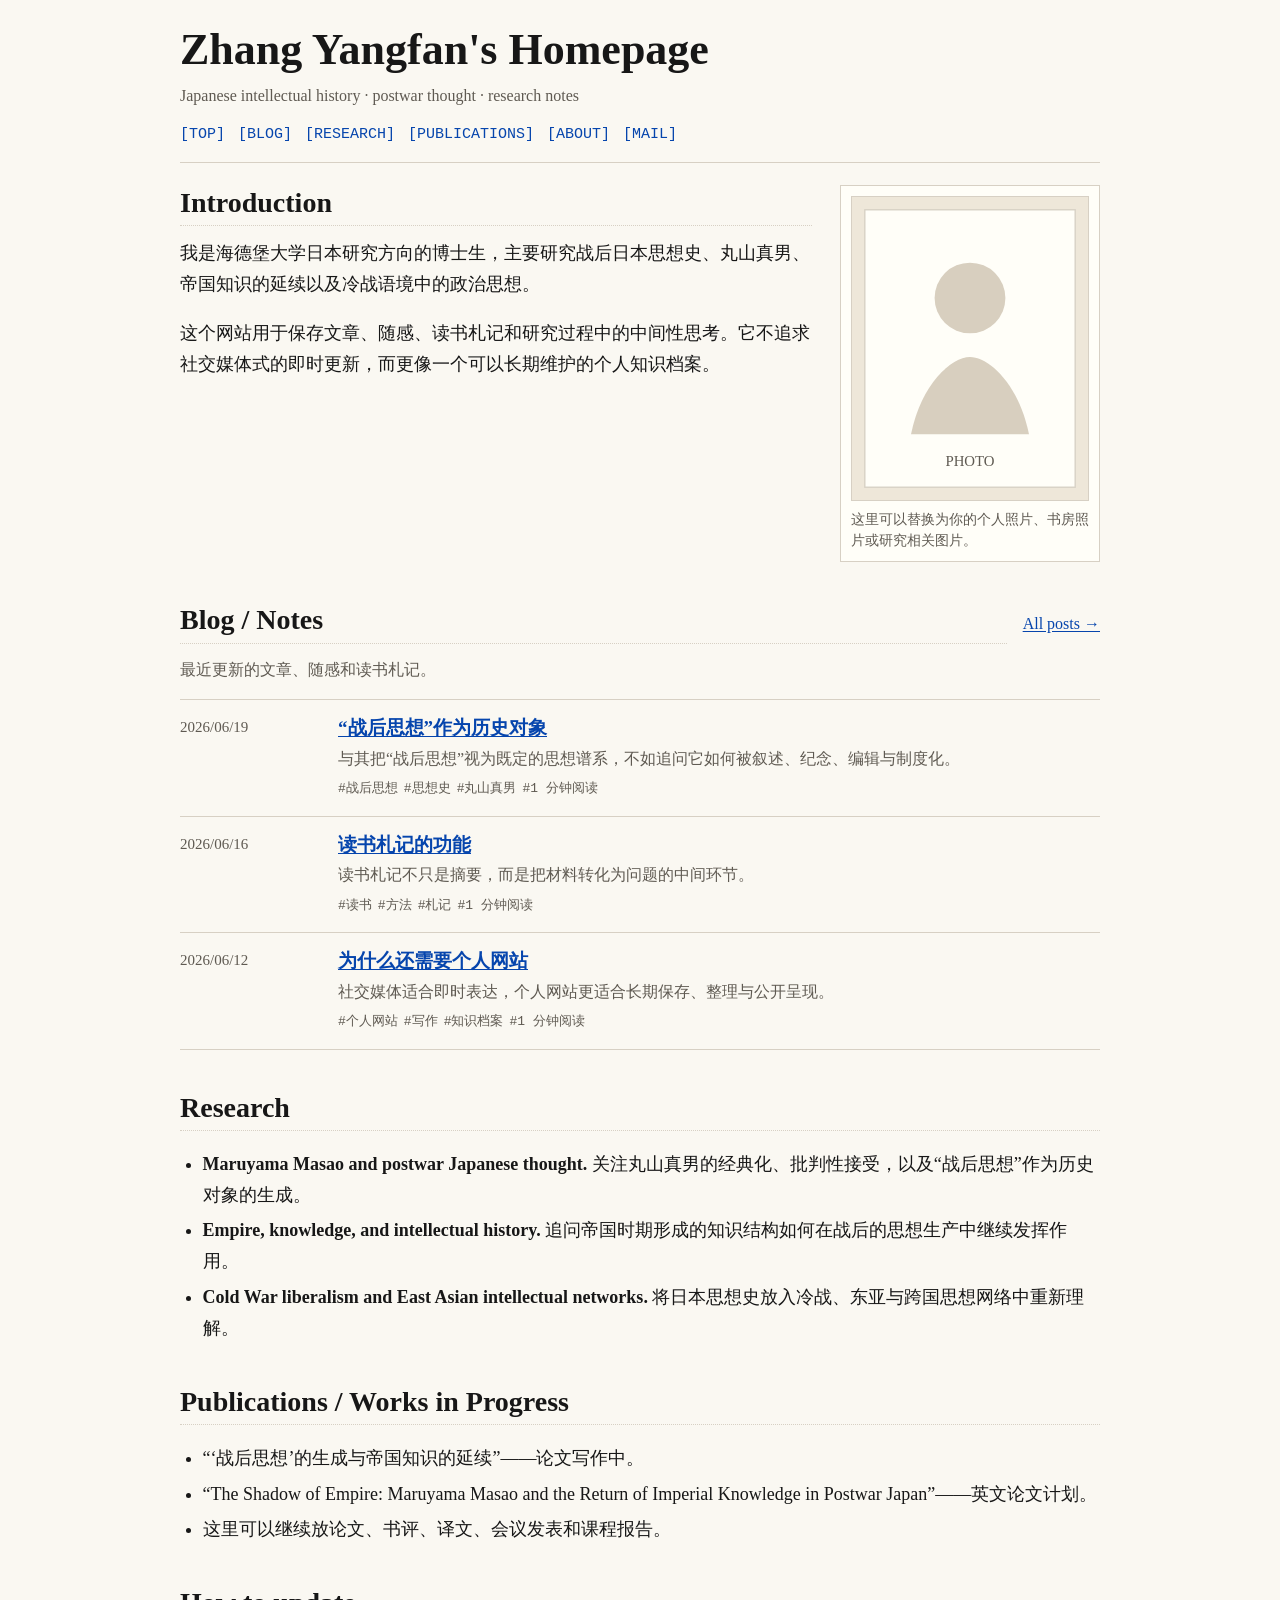
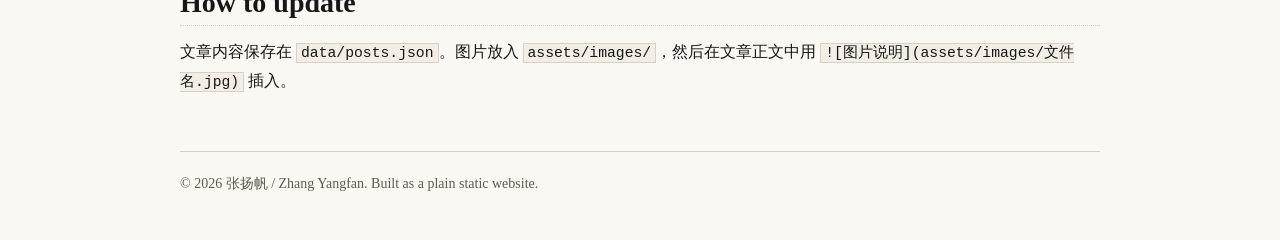
==== index.html @ 3e68aeeb "Add files via upload" ====
<!doctype html>
<html lang="zh-CN">
<head>
  <meta charset="utf-8" />
  <meta name="viewport" content="width=device-width, initial-scale=1" />
  <title>张扬帆 / Zhang Yangfan</title>
  <meta name="description" content="张扬帆的个人网站：文章、随感、研究札记、出版物与读书记录。" />
  <link rel="stylesheet" href="assets/styles.css" />
</head>
<body>
  <header id="top" class="site-header">
    <div>
      <h1 class="site-title"><a href="index.html">Zhang Yangfan's Homepage</a></h1>
      <p class="site-subtitle">Japanese intellectual history · postwar thought · research notes</p>
    </div>
    <nav class="nav" aria-label="主导航">
      <a href="index.html">[TOP]</a>
      <a href="archive.html">[BLOG]</a>
      <a href="#research">[RESEARCH]</a>
      <a href="#publications">[PUBLICATIONS]</a>
      <a href="about.html">[ABOUT]</a>
      <a href="mailto:zzmuyi0728@gmail.com">[MAIL]</a>
    </nav>
  </header>

  <main class="page">
    <section class="intro-layout">
      <div class="intro-text">
        <h2>Introduction</h2>
        <p>我是海德堡大学日本研究方向的博士生，主要研究战后日本思想史、丸山真男、帝国知识的延续以及冷战语境中的政治思想。</p>
        <p>这个网站用于保存文章、随感、读书札记和研究过程中的中间性思考。它不追求社交媒体式的即时更新，而更像一个可以长期维护的个人知识档案。</p>
      </div>
      <figure class="profile-figure">
        <img src="assets/images/profile-placeholder.svg" alt="个人照片占位图" />
        <figcaption>这里可以替换为你的个人照片、书房照片或研究相关图片。</figcaption>
      </figure>
    </section>

    <section id="blog" class="section-block">
      <div class="section-title-row">
        <h2>Blog / Notes</h2>
        <a href="archive.html">All posts →</a>
      </div>
      <p class="section-note">最近更新的文章、随感和读书札记。</p>
      <div id="latest-posts" class="plain-list" aria-live="polite"></div>
    </section>

    <section id="research" class="section-block">
      <h2>Research</h2>
      <ul class="research-list">
        <li><strong>Maruyama Masao and postwar Japanese thought.</strong> 关注丸山真男的经典化、批判性接受，以及“战后思想”作为历史对象的生成。</li>
        <li><strong>Empire, knowledge, and intellectual history.</strong> 追问帝国时期形成的知识结构如何在战后的思想生产中继续发挥作用。</li>
        <li><strong>Cold War liberalism and East Asian intellectual networks.</strong> 将日本思想史放入冷战、东亚与跨国思想网络中重新理解。</li>
      </ul>
    </section>

    <section id="publications" class="section-block">
      <h2>Publications / Works in Progress</h2>
      <ul class="publication-list">
        <li>“‘战后思想’的生成与帝国知识的延续”——论文写作中。</li>
        <li>“The Shadow of Empire: Maruyama Masao and the Return of Imperial Knowledge in Postwar Japan”——英文论文计划。</li>
        <li>这里可以继续放论文、书评、译文、会议发表和课程报告。</li>
      </ul>
    </section>

    <section class="section-block compact">
      <h2>How to update</h2>
      <p>文章内容保存在 <code>data/posts.json</code>。图片放入 <code>assets/images/</code>，然后在文章正文中用 <code>![图片说明](assets/images/文件名.jpg)</code> 插入。</p>
    </section>
  </main>
  <footer class="site-footer">
    <p>© <span id="year"></span> 张扬帆 / Zhang Yangfan. Built as a plain static website.</p>
  </footer>

  <script src="assets/site.js"></script>
</body>
</html>
---- assets/styles.css ----
/*
  Plain academic homepage style.
  This template intentionally keeps a slightly old-web / personal-homepage feeling:
  text first, simple navigation, readable lines, easy maintenance.
*/
:root {
  --bg: #faf8f2;
  --paper: #fffef8;
  --ink: #171717;
  --muted: #5f5a52;
  --line: #d7d0c4;
  --link: #0645ad;
  --visited: #6b2da8;
  --accent: #7b1e1e;
  --max: 920px;
}

* { box-sizing: border-box; }

html { scroll-behavior: smooth; }

body {
  margin: 0;
  color: var(--ink);
  background: var(--bg);
  font-family: Georgia, "Times New Roman", "Noto Serif SC", "Songti SC", serif;
  font-size: 18px;
  line-height: 1.72;
}

a { color: var(--link); text-decoration: underline; text-underline-offset: 2px; }
a:visited { color: var(--visited); }
a:hover { color: var(--accent); }

img { max-width: 100%; height: auto; }

.site-header,
.site-footer,
.page {
  width: min(var(--max), calc(100% - 32px));
  margin: 0 auto;
}

.site-header {
  padding: 26px 0 14px;
  border-bottom: 1px solid var(--line);
}

.site-title {
  margin: 0;
  font-size: clamp(28px, 5vw, 44px);
  line-height: 1.1;
  font-weight: 700;
}

.site-title a { color: var(--ink); text-decoration: none; }
.site-title a:visited { color: var(--ink); }

.site-subtitle {
  margin: 8px 0 12px;
  color: var(--muted);
  font-size: 16px;
}

.nav {
  display: flex;
  flex-wrap: wrap;
  gap: 6px 13px;
  font-family: "Courier New", ui-monospace, monospace;
  font-size: 15px;
}

.nav a { text-decoration: none; color: var(--link); }
.nav a:visited { color: var(--link); }
.nav a:hover { text-decoration: underline; color: var(--accent); }

.page { padding: 22px 0 40px; }

h2 {
  margin: 0 0 12px;
  padding-bottom: 4px;
  border-bottom: 1px dotted var(--line);
  font-size: 28px;
  line-height: 1.3;
}

h3 {
  margin: 24px 0 8px;
  font-size: 22px;
  line-height: 1.35;
}

p { margin: 0 0 1em; }

code {
  padding: 1px 4px;
  border: 1px solid var(--line);
  background: #f2eee6;
  font-family: "Courier New", ui-monospace, monospace;
  font-size: .92em;
}

ul { padding-left: 1.25em; }
li { margin: .25em 0; }

blockquote {
  margin: 1.2em 0;
  padding: .65em 1em;
  border-left: 4px solid var(--line);
  background: rgba(255, 255, 255, .48);
  color: var(--muted);
}

.intro-layout {
  display: grid;
  grid-template-columns: minmax(0, 1fr) 260px;
  gap: 28px;
  align-items: start;
}

.about-layout {
  grid-template-columns: 260px minmax(0, 1fr);
}

.profile-figure {
  margin: 0;
  padding: 10px;
  border: 1px solid var(--line);
  background: var(--paper);
}

.profile-figure img {
  display: block;
  width: 100%;
  border: 1px solid var(--line);
  background: #eee7d9;
}

figcaption,
.figure-caption {
  margin-top: 8px;
  color: var(--muted);
  font-size: 14px;
  line-height: 1.5;
}

.section-block {
  margin-top: 34px;
  padding-top: 6px;
}

.section-block.first { margin-top: 0; }
.section-block.compact { font-size: 16px; }

.section-title-row {
  display: flex;
  justify-content: space-between;
  gap: 16px;
  align-items: baseline;
}

.section-title-row h2 { flex: 1; }
.section-title-row a { white-space: nowrap; font-size: 16px; }

.section-note {
  color: var(--muted);
  font-size: 16px;
}

.plain-list,
.archive-list {
  border-top: 1px solid var(--line);
}

.post-item {
  display: grid;
  grid-template-columns: 140px minmax(0, 1fr);
  gap: 18px;
  padding: 15px 0;
  border-bottom: 1px solid var(--line);
}

.post-date {
  color: var(--muted);
  font-size: 15px;
  white-space: nowrap;
}

.post-title {
  margin: 0 0 4px;
  font-size: 19px;
  line-height: 1.35;
}

.post-excerpt {
  margin: 0;
  color: var(--muted);
  font-size: 16px;
}

.tags {
  margin-top: 6px;
  display: flex;
  flex-wrap: wrap;
  gap: 6px;
}

.tag {
  color: var(--muted);
  font-family: "Courier New", ui-monospace, monospace;
  font-size: 13px;
}

.tag::before { content: "#"; }

.toolbar {
  display: grid;
  grid-template-columns: 1fr 220px;
  gap: 10px;
  margin: 16px 0 18px;
}

input,
select {
  width: 100%;
  padding: 8px 10px;
  border: 1px solid var(--line);
  background: var(--paper);
  color: var(--ink);
  font: inherit;
  font-size: 16px;
}

.article {
  max-width: 760px;
}

.back-link {
  display: inline-block;
  margin-bottom: 16px;
  font-size: 15px;
}

.article h1 {
  margin: 0 0 8px;
  font-size: clamp(32px, 6vw, 48px);
  line-height: 1.18;
}

.article-meta {
  color: var(--muted);
  font-size: 15px;
  margin-bottom: 12px;
}

.article-body {
  margin-top: 24px;
}

.article-body img {
  display: block;
  max-width: 100%;
  margin: 1.5em auto .35em;
  border: 1px solid var(--line);
  background: var(--paper);
}

.article-body figure {
  margin: 1.6em 0;
}

.article-body figure img { margin: 0 auto; }

.cover-image {
  margin: 20px 0 8px;
  border: 1px solid var(--line);
  background: var(--paper);
}

.cover-image img {
  display: block;
  width: 100%;
}

.empty {
  padding: 18px 0;
  color: var(--muted);
}

.site-footer {
  padding: 20px 0 30px;
  border-top: 1px solid var(--line);
  color: var(--muted);
  font-size: 14px;
}

@media (max-width: 760px) {
  body { font-size: 17px; }
  .intro-layout,
  .about-layout {
    grid-template-columns: 1fr;
  }
  .profile-figure { max-width: 320px; }
  .post-item {
    grid-template-columns: 1fr;
    gap: 4px;
  }
  .toolbar {
    grid-template-columns: 1fr;
  }
}
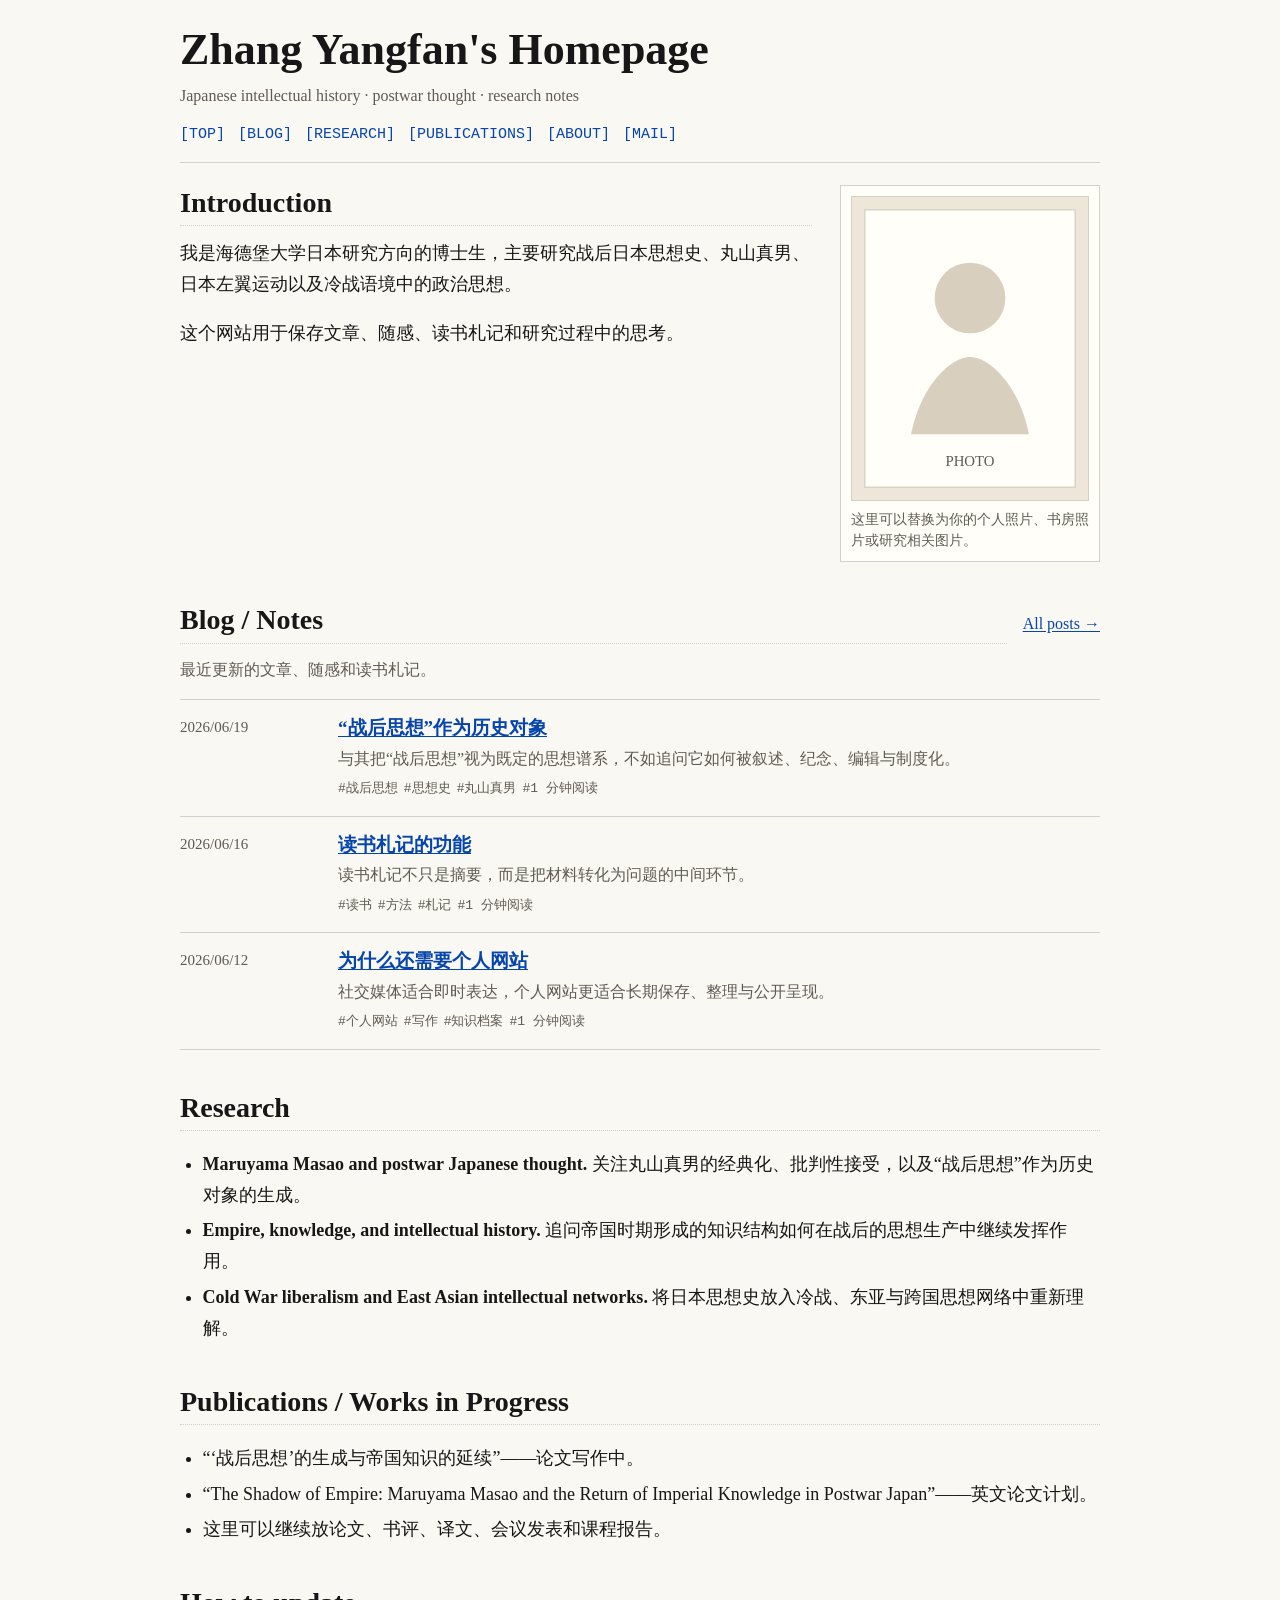
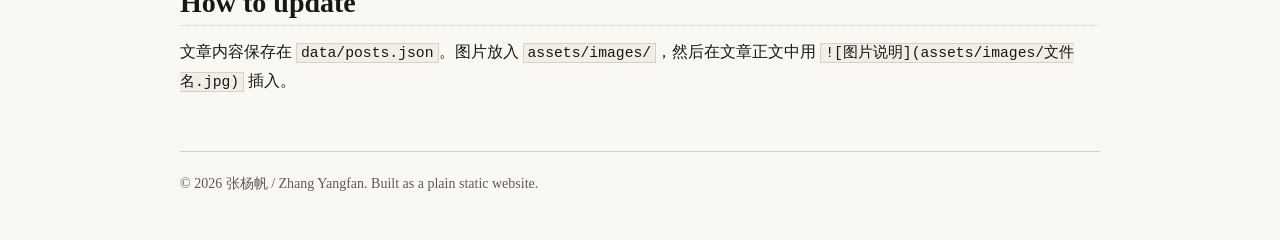
==== commit 8ed2fcdd: "Update index.html" ====
--- a/index.html
+++ b/index.html
@@ -3,8 +3,8 @@
 <head>
   <meta charset="utf-8" />
   <meta name="viewport" content="width=device-width, initial-scale=1" />
-  <title>张扬帆 / Zhang Yangfan</title>
-  <meta name="description" content="张扬帆的个人网站：文章、随感、研究札记、出版物与读书记录。" />
+  <title>张杨帆 / Zhang Yangfan</title>
+  <meta name="description" content="张杨帆的个人网站：文章、随感、研究札记、出版物与读书记录。" />
   <link rel="stylesheet" href="assets/styles.css" />
 </head>
 <body>
@@ -27,8 +27,8 @@
     <section class="intro-layout">
       <div class="intro-text">
         <h2>Introduction</h2>
-        <p>我是海德堡大学日本研究方向的博士生，主要研究战后日本思想史、丸山真男、帝国知识的延续以及冷战语境中的政治思想。</p>
-        <p>这个网站用于保存文章、随感、读书札记和研究过程中的中间性思考。它不追求社交媒体式的即时更新，而更像一个可以长期维护的个人知识档案。</p>
+        <p>我是海德堡大学日本研究方向的博士生，主要研究战后日本思想史、丸山真男、日本左翼运动以及冷战语境中的政治思想。</p>
+        <p>这个网站用于保存文章、随感、读书札记和研究过程中的思考。</p>
       </div>
       <figure class="profile-figure">
         <img src="assets/images/profile-placeholder.svg" alt="个人照片占位图" />
@@ -69,7 +69,7 @@
     </section>
   </main>
   <footer class="site-footer">
-    <p>© <span id="year"></span> 张扬帆 / Zhang Yangfan. Built as a plain static website.</p>
+    <p>© <span id="year"></span> 张杨帆 / Zhang Yangfan. Built as a plain static website.</p>
   </footer>
 
   <script src="assets/site.js"></script>
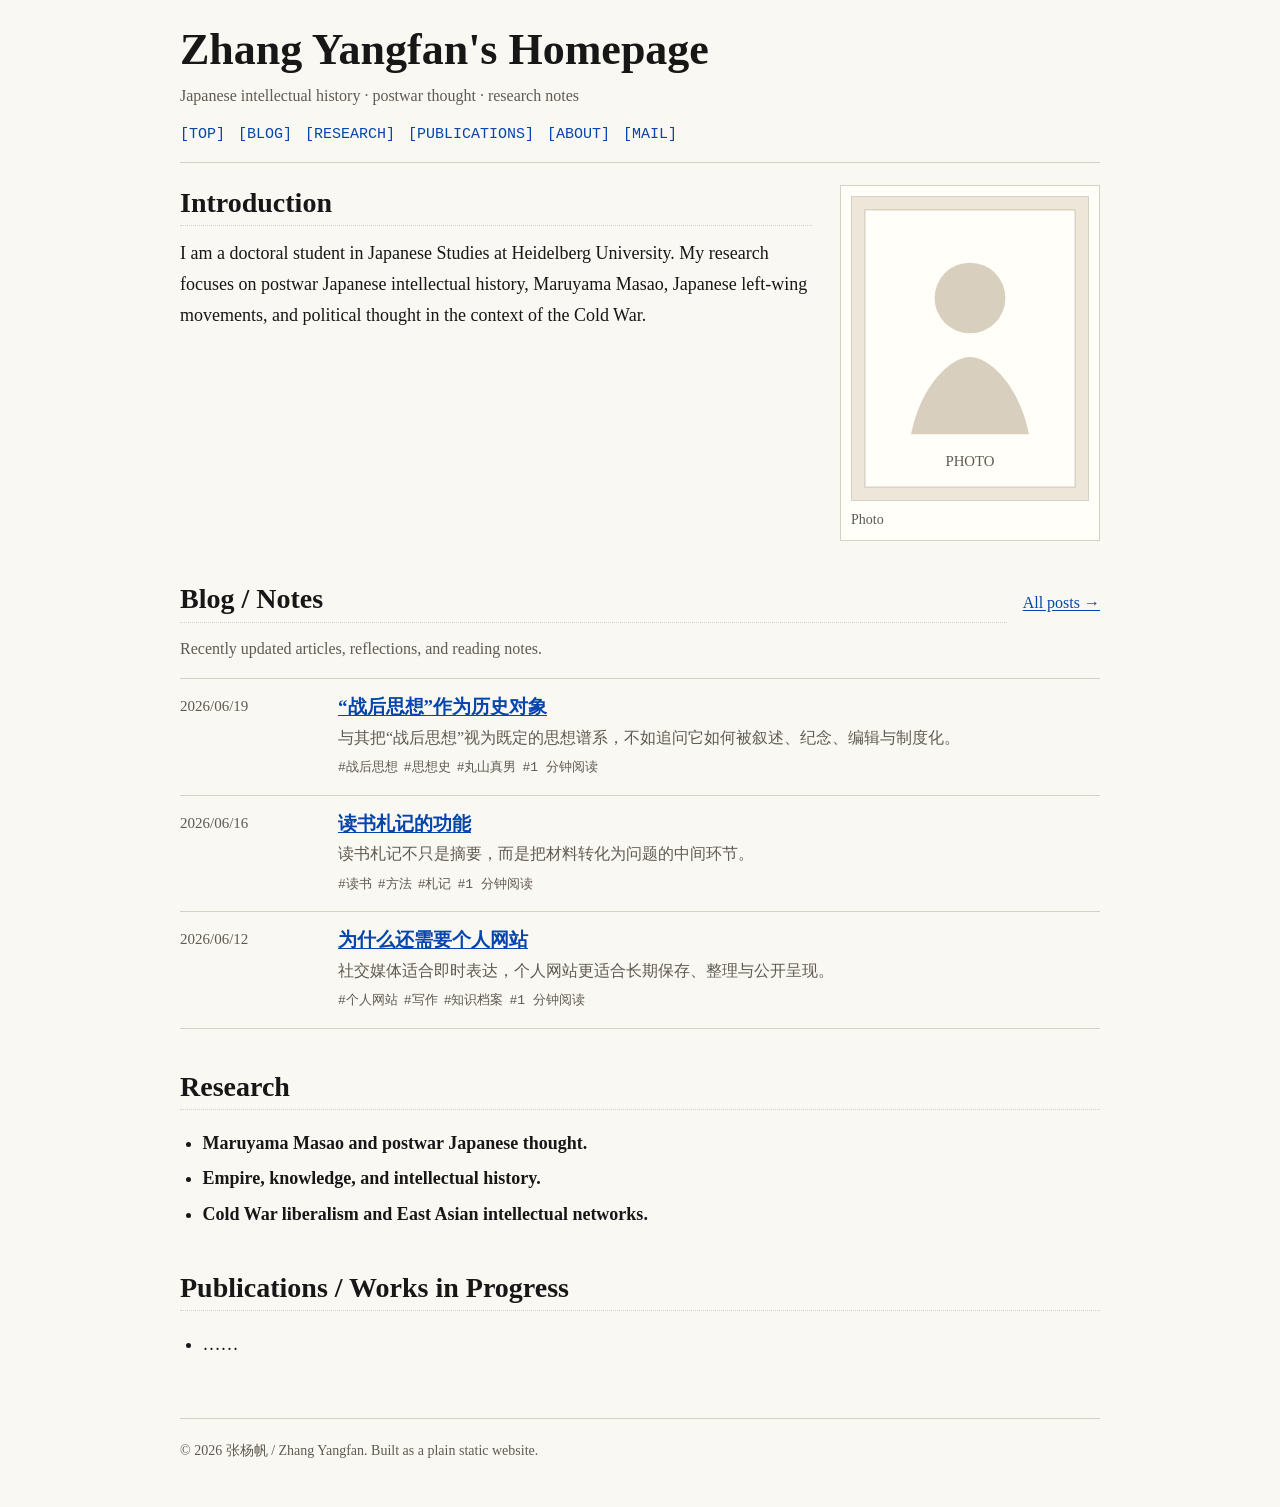
==== commit 49e6c711: "Update index.html" ====
--- a/index.html
+++ b/index.html
@@ -27,12 +27,11 @@
     <section class="intro-layout">
       <div class="intro-text">
         <h2>Introduction</h2>
-        <p>我是海德堡大学日本研究方向的博士生，主要研究战后日本思想史、丸山真男、日本左翼运动以及冷战语境中的政治思想。</p>
-        <p>这个网站用于保存文章、随感、读书札记和研究过程中的思考。</p>
+        <p>I am a doctoral student in Japanese Studies at Heidelberg University. My research focuses on postwar Japanese intellectual history, Maruyama Masao, Japanese left-wing movements, and political thought in the context of the Cold War.</p>
       </div>
       <figure class="profile-figure">
         <img src="assets/images/profile-placeholder.svg" alt="个人照片占位图" />
-        <figcaption>这里可以替换为你的个人照片、书房照片或研究相关图片。</figcaption>
+        <figcaption>Photo</figcaption>
       </figure>
     </section>
 
@@ -41,31 +40,24 @@
         <h2>Blog / Notes</h2>
         <a href="archive.html">All posts →</a>
       </div>
-      <p class="section-note">最近更新的文章、随感和读书札记。</p>
+      <p class="section-note">Recently updated articles, reflections, and reading notes.</p>
       <div id="latest-posts" class="plain-list" aria-live="polite"></div>
     </section>
 
     <section id="research" class="section-block">
       <h2>Research</h2>
       <ul class="research-list">
-        <li><strong>Maruyama Masao and postwar Japanese thought.</strong> 关注丸山真男的经典化、批判性接受，以及“战后思想”作为历史对象的生成。</li>
-        <li><strong>Empire, knowledge, and intellectual history.</strong> 追问帝国时期形成的知识结构如何在战后的思想生产中继续发挥作用。</li>
-        <li><strong>Cold War liberalism and East Asian intellectual networks.</strong> 将日本思想史放入冷战、东亚与跨国思想网络中重新理解。</li>
+        <li><strong>Maruyama Masao and postwar Japanese thought.</strong></li>
+        <li><strong>Empire, knowledge, and intellectual history.</strong></li>
+        <li><strong>Cold War liberalism and East Asian intellectual networks.</strong></li>
       </ul>
     </section>
 
     <section id="publications" class="section-block">
       <h2>Publications / Works in Progress</h2>
       <ul class="publication-list">
-        <li>“‘战后思想’的生成与帝国知识的延续”——论文写作中。</li>
-        <li>“The Shadow of Empire: Maruyama Masao and the Return of Imperial Knowledge in Postwar Japan”——英文论文计划。</li>
-        <li>这里可以继续放论文、书评、译文、会议发表和课程报告。</li>
+        <li>……</li>
       </ul>
-    </section>
-
-    <section class="section-block compact">
-      <h2>How to update</h2>
-      <p>文章内容保存在 <code>data/posts.json</code>。图片放入 <code>assets/images/</code>，然后在文章正文中用 <code>![图片说明](assets/images/文件名.jpg)</code> 插入。</p>
     </section>
   </main>
   <footer class="site-footer">
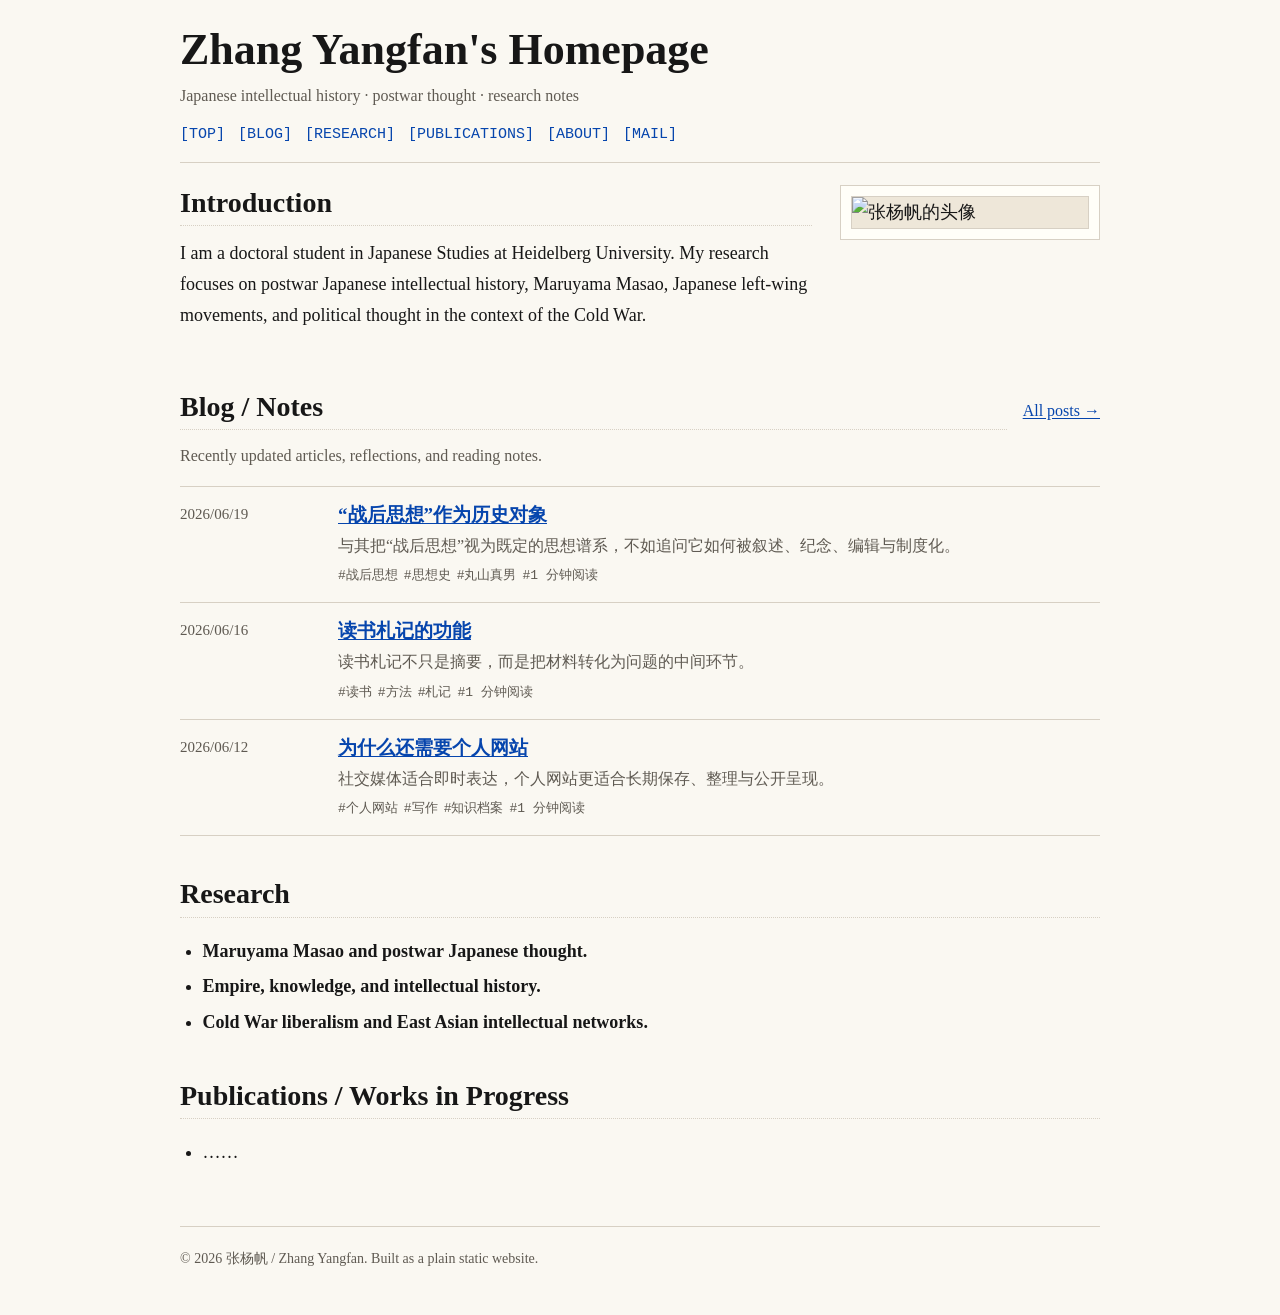
==== commit 852988c2: "Update index.html" ====
--- a/index.html
+++ b/index.html
@@ -30,8 +30,7 @@
         <p>I am a doctoral student in Japanese Studies at Heidelberg University. My research focuses on postwar Japanese intellectual history, Maruyama Masao, Japanese left-wing movements, and political thought in the context of the Cold War.</p>
       </div>
       <figure class="profile-figure">
-        <img src="assets/images/profile-placeholder.svg" alt="个人照片占位图" />
-        <figcaption>Photo</figcaption>
+        <img src="assets/images/photo.jpg" alt="张杨帆的头像" />
       </figure>
     </section>
 
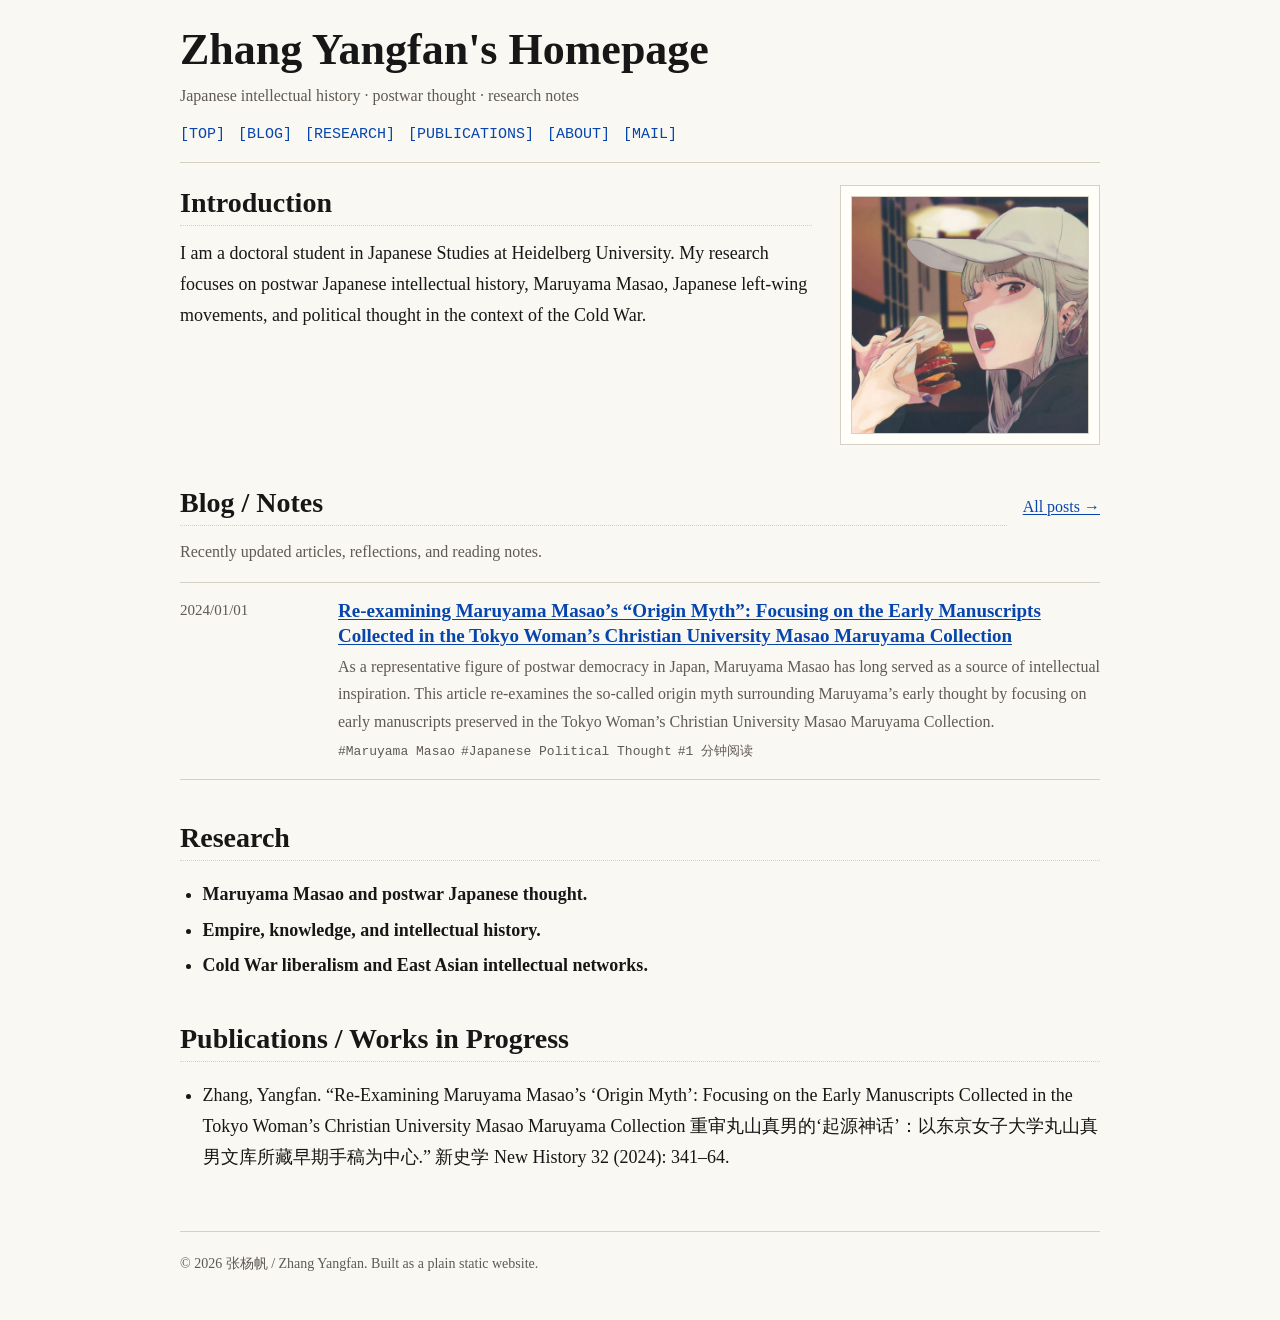
==== commit 6d8b6411: "Update index.html" ====
--- a/index.html
+++ b/index.html
@@ -55,7 +55,7 @@
     <section id="publications" class="section-block">
       <h2>Publications / Works in Progress</h2>
       <ul class="publication-list">
-        <li>……</li>
+        <li>Zhang, Yangfan. “Re-Examining Maruyama Masao’s ‘Origin Myth’: Focusing on the Early Manuscripts Collected in the Tokyo Woman’s Christian University Masao Maruyama Collection 重审丸山真男的‘起源神话’：以东京女子大学丸山真男文库所藏早期手稿为中心.” 新史学 New History 32 (2024): 341–64.</li>
       </ul>
     </section>
   </main>
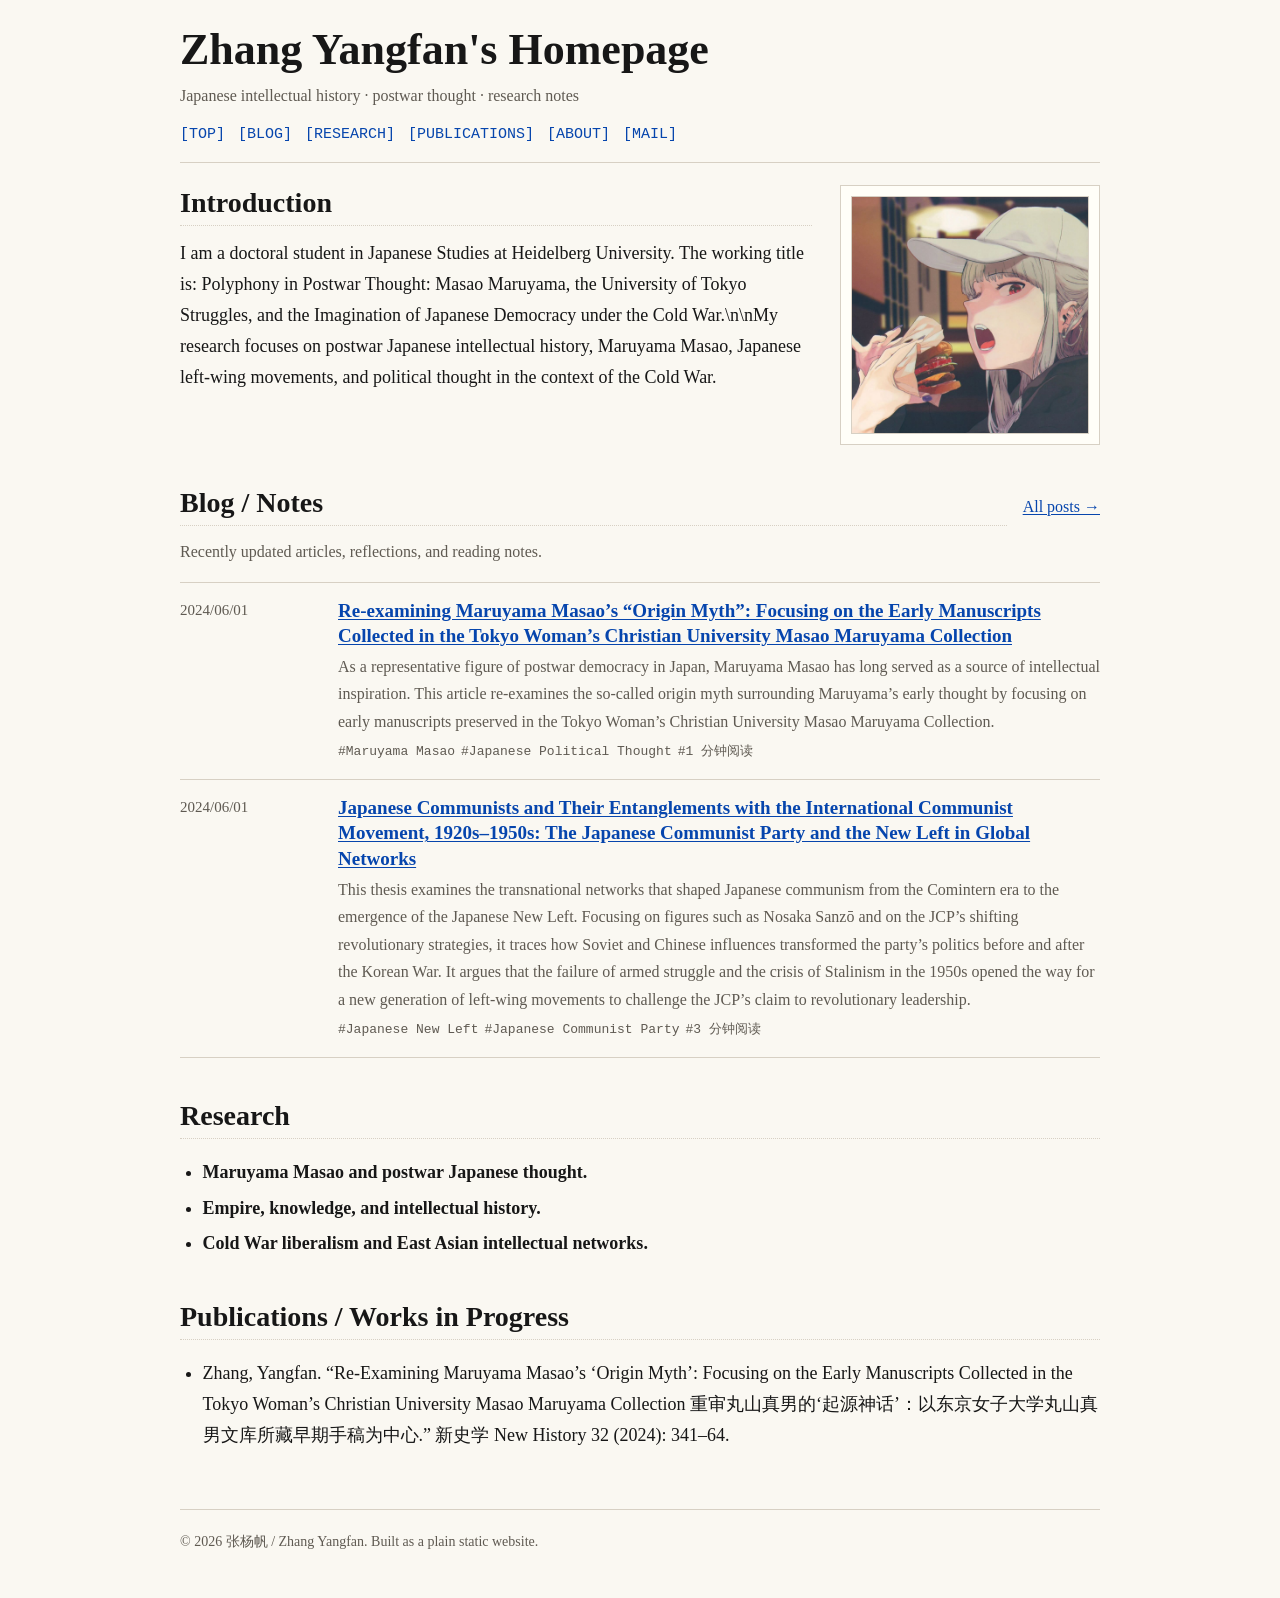
==== commit 95a54241: "Update index.html" ====
--- a/index.html
+++ b/index.html
@@ -3,8 +3,8 @@
 <head>
   <meta charset="utf-8" />
   <meta name="viewport" content="width=device-width, initial-scale=1" />
-  <title>张杨帆 / Zhang Yangfan</title>
-  <meta name="description" content="张杨帆的个人网站：文章、随感、研究札记、出版物与读书记录。" />
+  <title>Zhang Yangfan's Homepage</title>
+  <meta name="description" content="Zhang Yangfan's personal academic homepage: articles, notes, research fragments, and publications on Japanese intellectual history, Maruyama Masao, and postwar thought.">
   <link rel="stylesheet" href="assets/styles.css" />
 </head>
 <body>
@@ -27,7 +27,7 @@
     <section class="intro-layout">
       <div class="intro-text">
         <h2>Introduction</h2>
-        <p>I am a doctoral student in Japanese Studies at Heidelberg University. My research focuses on postwar Japanese intellectual history, Maruyama Masao, Japanese left-wing movements, and political thought in the context of the Cold War.</p>
+        <p>I am a doctoral student in Japanese Studies at Heidelberg University. The working title is: Polyphony in Postwar Thought: Masao Maruyama, the University of Tokyo Struggles, and the Imagination of Japanese Democracy under the Cold War.\n\nMy research focuses on postwar Japanese intellectual history, Maruyama Masao, Japanese left-wing movements, and political thought in the context of the Cold War.</p>
       </div>
       <figure class="profile-figure">
         <img src="assets/images/photo.jpg" alt="张杨帆的头像" />
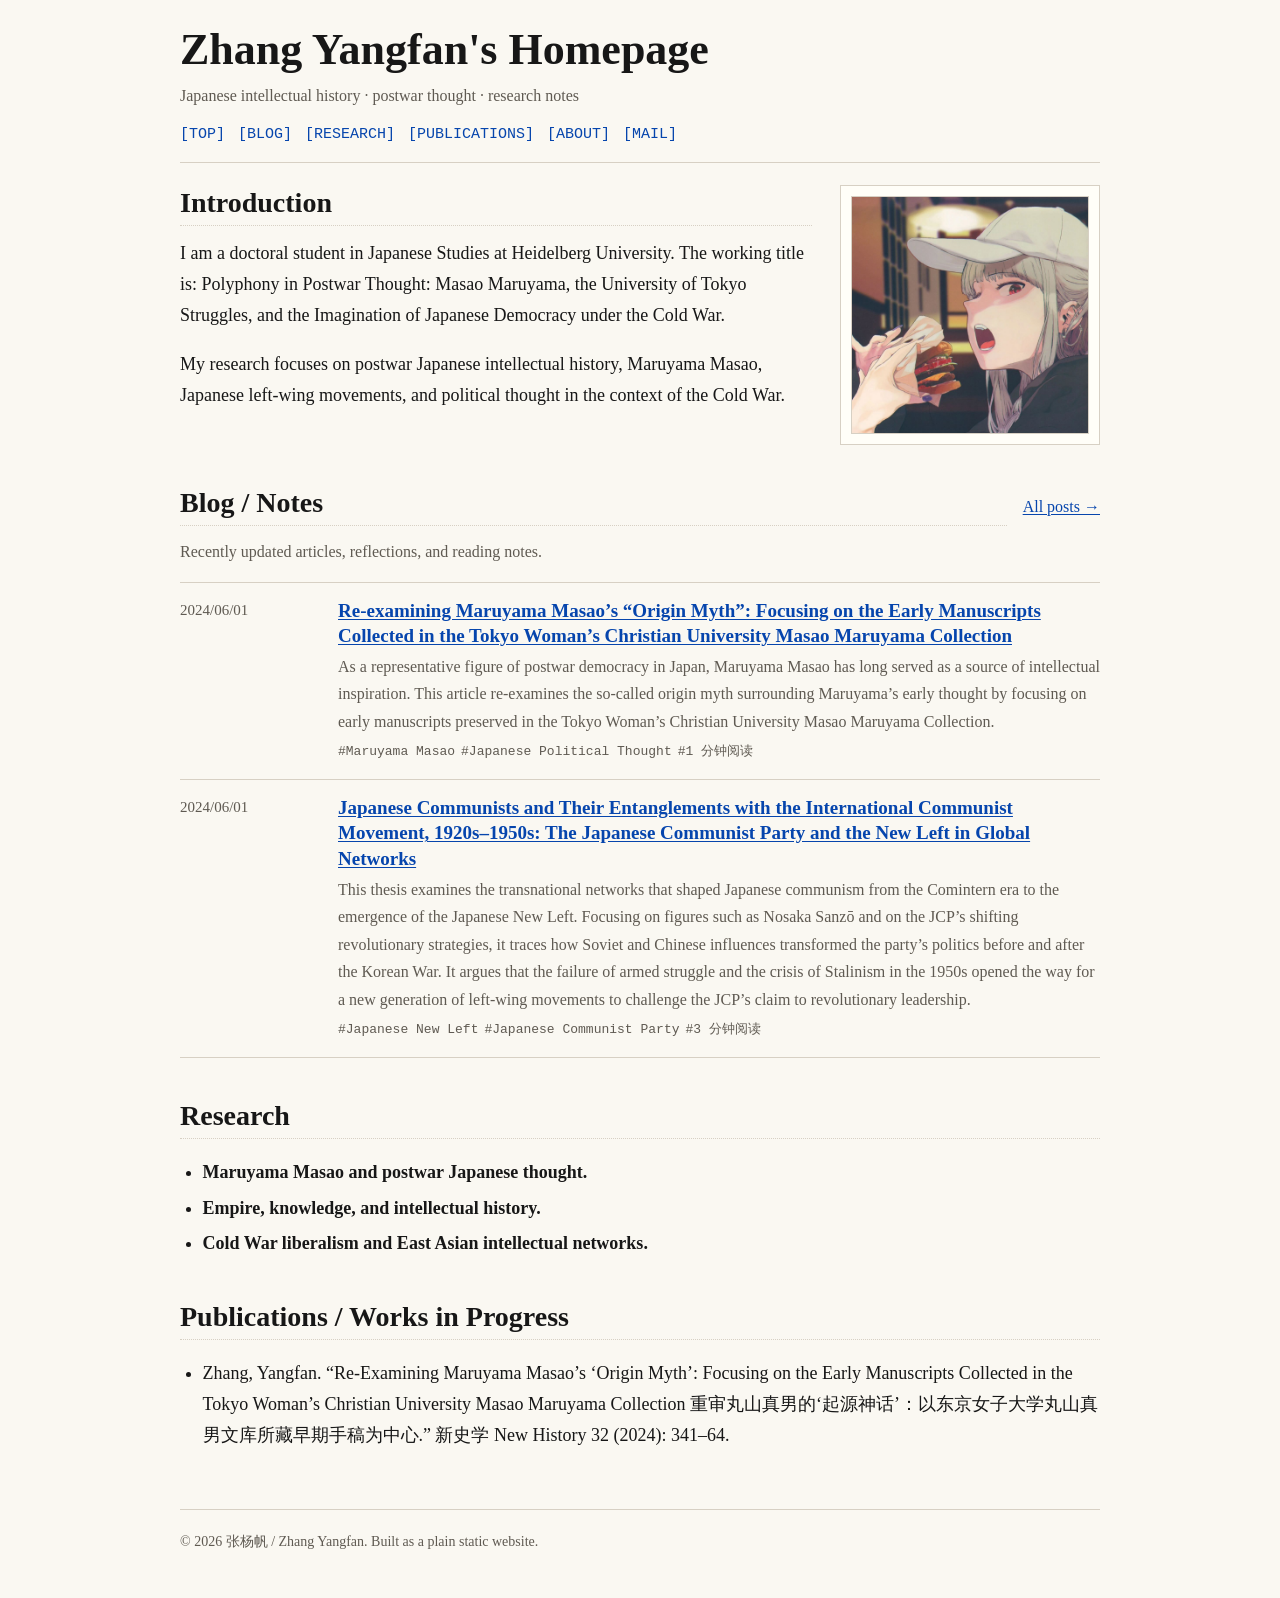
==== commit 753b9aad: "Update index.html" ====
--- a/index.html
+++ b/index.html
@@ -27,7 +27,14 @@
     <section class="intro-layout">
       <div class="intro-text">
         <h2>Introduction</h2>
-        <p>I am a doctoral student in Japanese Studies at Heidelberg University. The working title is: Polyphony in Postwar Thought: Masao Maruyama, the University of Tokyo Struggles, and the Imagination of Japanese Democracy under the Cold War.\n\nMy research focuses on postwar Japanese intellectual history, Maruyama Masao, Japanese left-wing movements, and political thought in the context of the Cold War.</p>
+        
+        <p>
+          I am a doctoral student in Japanese Studies at Heidelberg University. The working title is: Polyphony in Postwar Thought: Masao Maruyama, the University of Tokyo Struggles, and the Imagination of Japanese Democracy under the Cold War.
+        </p>
+
+        <p>
+          My research focuses on postwar Japanese intellectual history, Maruyama Masao, Japanese left-wing movements, and political thought in the context of the Cold War.
+        </p>
       </div>
       <figure class="profile-figure">
         <img src="assets/images/photo.jpg" alt="张杨帆的头像" />
